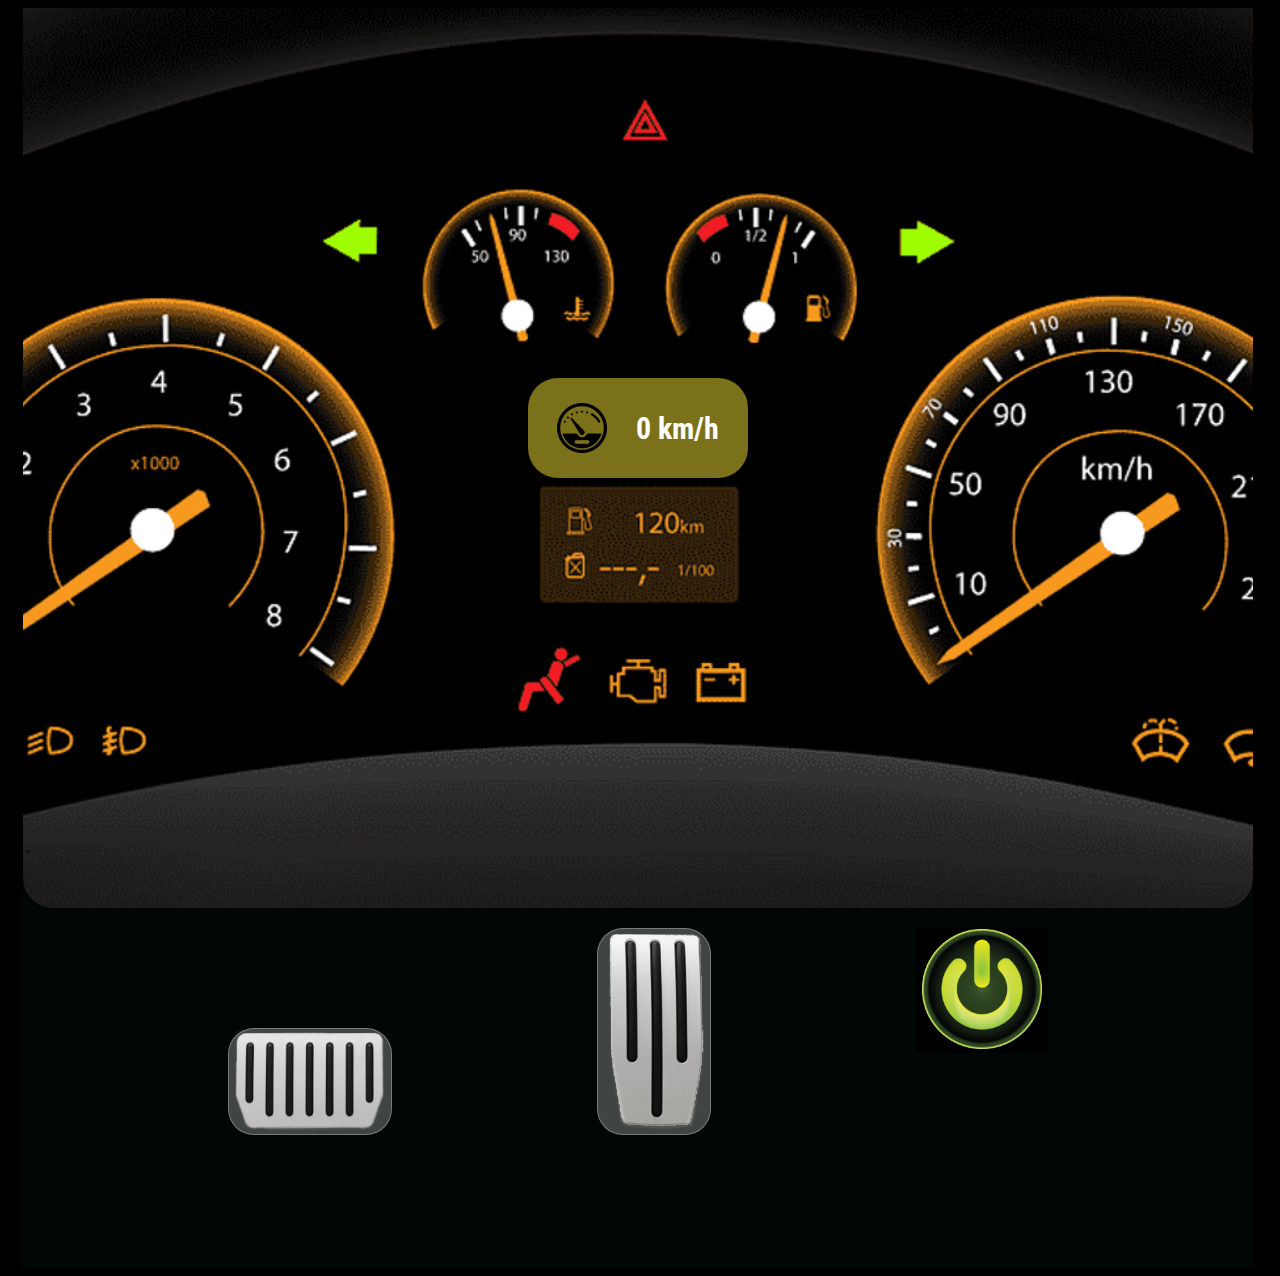
==== index.html @ 250814df "prototype" ====
<!DOCTYPE html>
<html lang="en">
<head>
  <meta charset="UTF-8">
  <meta http-equiv="X-UA-Compatible" content="IE=edge">
  <meta name="viewport" content="width=device-width, initial-scale=1.0">

  <link rel="preconnect" href="https://fonts.googleapis.com">
  <link rel="preconnect" href="https://fonts.gstatic.com" crossorigin>
  <link href="https://fonts.googleapis.com/css2?family=Roboto+Condensed&display=swap" rel="stylesheet">

  <link rel="stylesheet" href="./styles.css">

  <title>Contador</title>
</head>
<body>
  
  <main>
    <div id="audios">
      <audio id="encendido">
        <source src="./audio/encendido.mp3" type="audio/mp3">
      </audio>

      <audio id="acelerando">
        <source src="./audio/acelerando.mp3" type="audio/mp3">
      </audio>

      <audio id="frenando">
        <source src="./audio/frenos.mp3" type="audio/mp3">
      </audio>
    </div>
    
    <div id="tailLightL"></div>

    <div class="panelControl">
      <div class="counter">
        <div id="speedometer">
          <img src="./img/icon.jpg" alt="icono de velocidad" class="iconSpeed">
          <section>
            <span id="speed">0</span> km/h
          </section>
        </div>
      </div>

      <div class="pedales">
        <div class="divFreno">
          <button 
            id="btn-decrease" 
            class="btnStyle" 
            onmousedown="startDecrement()" onmouseup="stopDecrement()"
          >
            <img 
              src="./img/freno.png" 
              alt="freno" 
              class="frenoSVG"
            >
          </button>
        </div>

        <div>
          <button 
            id="btn-increase" 
            class="btnStyle" 
            onmousedown="startIncrement()" onmouseup="stopIncrement()"
          >
            <img 
              src="./img/acelerador.png" 
              alt="acelerador" 
              class="aceleradorSVG"
            >
          </button>
        </div>

        <div>
          <button id="myButton">
            <img src="./img/btnStart.png" alt="botón de encendido" class="btnStart">
          </button>
        </div>
      </div>
    </div>

    <div id="tailLightR"></div>
  </main>

</body>

<script src="./funtions.js"></script>

</html>
---- styles.css ----
body{
  background: black;
}

main{
  display: flex;
  flex-direction: row;
}

.panelControl{
  display: flex;
  flex-direction: column;
  font-family: 'Roboto Condensed';
  background: rgb(1, 7, 4);
  width: 100%;
}

.counter{
  display: flex;
  height: 100vh;
  justify-content: center;
  border-radius: 0px 0px 30px 30px;

  background-image: url("./img/panel.png");
  background-size: cover;
  background-repeat: no-repeat;
  background-position: center center;
}

#speedometer{
  display: flex;
  position: relative;
  justify-content: space-evenly;
  color: white;
  margin-top: 370px;
  background: #7c711b;
  height: 100px;
  width: 220px;
  text-align: center;
  border-radius: 30px;
  align-items: center;
}

.counter div section{
  font-size: 30px;
  font-weight: bold;
}

.pedales{
  display: flex;
  justify-content: space-evenly;
  flex-direction: row;
  padding: 20px 0px 20px 0px;
}

.divFreno{
  display: flex;
  align-items: flex-end;
}

.frenoSVG{
  height: 100px;
  width: 150px;
}

.aceleradorSVG{
  height: 200px;
  width: 100px;
}

.iconSpeed{
  height: 50px;
}

.btnStyle{
  background: rgba(255, 255, 255, 0.25);
  border-radius: 26px;
  box-shadow: 0 4px 30px rgba(0, 0, 0, 0.1);
  backdrop-filter: blur(20px);
  -webkit-backdrop-filter: blur(20px);
  border: 1px solid rgba(255, 255, 255, 0.3);
  cursor: pointer;
}

.btnStart{
  height: 120px;
}

#myButton{
  background: black;
  border: none;
  cursor: pointer;
}

#tailLightL{
  background: black;
  width: 15px;
  height: 140vh;
  border-radius: 20px 0px 0px 20px;
}

#tailLightR{
  background: black;
  width: 20px;
  height: 140vh;
  border-radius: 0px 20px 20px 0px;
}
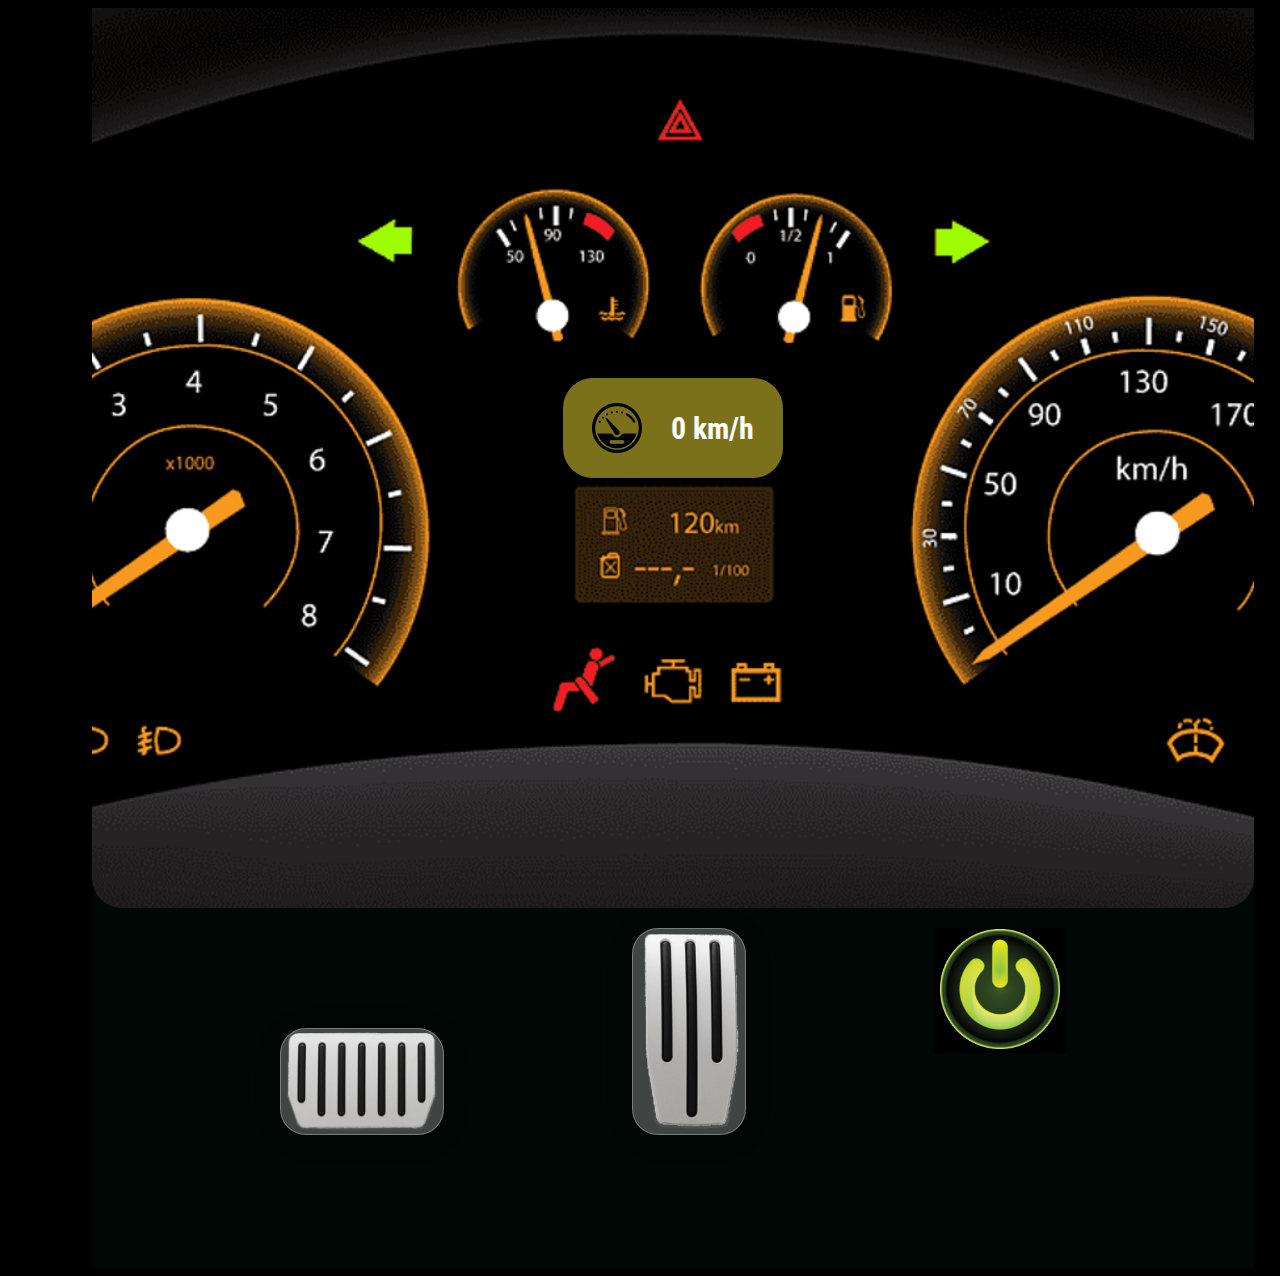
==== commit ccf871e8: "first commit" ====
--- a/index.html
+++ b/index.html
@@ -29,6 +29,8 @@
         <source src="./audio/frenos.mp3" type="audio/mp3">
       </audio>
     </div>
+
+    hola mundo
     
     <div id="tailLightL"></div>
 
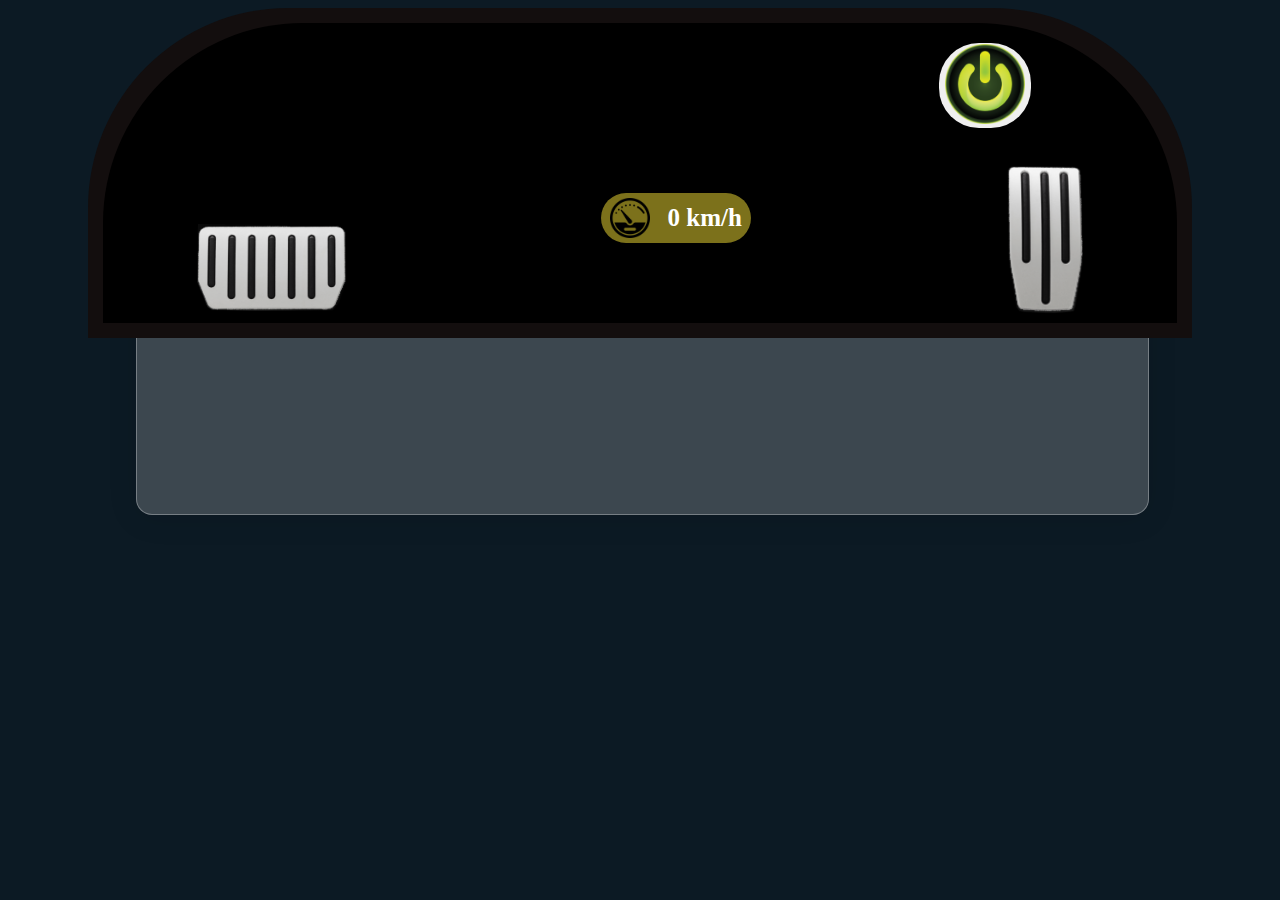
==== commit eddebcf9: "refactoring components" ====
--- a/index.html
+++ b/index.html
@@ -9,12 +9,12 @@
   <link rel="preconnect" href="https://fonts.gstatic.com" crossorigin>
   <link href="https://fonts.googleapis.com/css2?family=Roboto+Condensed&display=swap" rel="stylesheet">
 
-  <link rel="stylesheet" href="./styles.css">
+  <link rel="stylesheet" href="./css/styles.css">
 
   <title>Contador</title>
 </head>
-<body>
-  
+
+<body>  
   <main>
     <div id="audios">
       <audio id="encendido">
@@ -30,22 +30,16 @@
       </audio>
     </div>
 
-    hola mundo
-    
-    <div id="tailLightL"></div>
+    <div class="runaway">
+      <video id="runaway" src="./video/ricky.mp4" loop></video>
+    </div>
 
-    <div class="panelControl">
-      <div class="counter">
-        <div id="speedometer">
-          <img src="./img/icon.jpg" alt="icono de velocidad" class="iconSpeed">
-          <section>
-            <span id="speed">0</span> km/h
-          </section>
-        </div>
-      </div>
+    <div class="glass"></div>
 
-      <div class="pedales">
-        <div class="divFreno">
+    <div id="tablero">
+      <div class="panel">
+
+        <div class="btnL">
           <button 
             id="btn-decrease" 
             class="btnStyle" 
@@ -59,7 +53,16 @@
           </button>
         </div>
 
-        <div>
+        <div class="counter">
+          <div id="speedometer">
+            <img src="./img/icon.jpg" alt="icono de velocidad" class="iconSpeed">
+            <section>
+              <span id="speed">0</span> km/h
+            </section>
+          </div>
+        </div>
+
+        <div class="btnR">
           <button 
             id="btn-increase" 
             class="btnStyle" 
@@ -73,19 +76,18 @@
           </button>
         </div>
 
-        <div>
+        <div class="divStar">
           <button id="myButton">
             <img src="./img/btnStart.png" alt="botón de encendido" class="btnStart">
           </button>
         </div>
+       
       </div>
     </div>
-
-    <div id="tailLightR"></div>
+    
   </main>
-
 </body>
 
-<script src="./funtions.js"></script>
+<script src="./js/funtions.js"></script>
 
 </html>--- a/css/styles.css
+++ b/css/styles.css
@@ -0,0 +1,121 @@
+body{
+  background: rgb(12, 26, 36);
+}
+
+main{
+  display: flex;
+  flex-direction: column;
+}
+
+.frenoSVG{
+  width: 150px;
+}
+
+.aceleradorSVG{
+  height: 150px;
+}
+
+.iconSpeed{
+  height: 40px;
+}
+
+.runaway{
+  display: flex;
+  justify-content: center;
+}
+
+.runaway video{
+  width: 80%;
+  border-radius: 60px;
+}
+
+#tablero{
+  width: 85%;
+  height: 300px;
+  background: rgb(19, 14, 14);
+  position: relative;
+  margin-top: -150px;
+  margin-left: 80px;
+  border-radius: 200px 200px 0px 0px;
+  padding: 15px;
+}
+
+.panel{
+  width: 100%;
+  height: 300px;
+  background: black;
+  border-radius: 200px 200px 0px 0px;
+  justify-content: center;
+  display: flex;
+}
+
+.counter{
+  display: flex;
+  justify-content: center;
+  background-image: url("./img/tablero.png");
+  background-size: cover;
+  background-repeat: no-repeat;
+  background-position: center center;
+  width: 60%;
+  height: auto;
+  border-radius: 260px 260px 0px 0px;
+}
+
+#speedometer{
+  display: flex;
+  align-items: center;
+  justify-content: space-around;
+  color: white;
+  background: #7c711b;
+  height: 50px;
+  width: 150px;
+  border-radius: 30px;
+  margin-top: 170px;
+}
+
+.btnStyle{
+  cursor: pointer;
+  background: black;
+  border: none;
+}
+
+.btnL{
+  margin-top: 200px;
+}
+
+.btnR{
+  margin-top: 140px;
+}
+
+.btnStart{
+  height: 80px;
+}
+
+#myButton{
+  border: none;
+  cursor: pointer;
+  border-radius: 40px;
+  margin: 20px 0px 0px -150px;
+  position: absolute;
+}
+
+.counter div section{
+  font-size: 25px;
+  font-weight: bold;
+}
+
+.glass{
+  position: absolute;
+  height: 405px;
+  width: 79%;
+  margin-left: 128px;
+  margin-top: 100px;
+  
+/* From https://css.glass */
+background: rgba(255, 255, 255, 0.2);
+border-radius: 16px;
+box-shadow: 0 4px 30px rgba(0, 0, 0, 0.1);
+backdrop-filter: blur(1px);
+-webkit-backdrop-filter: blur(1px);
+border: 1px solid rgba(255, 255, 255, 0.3);
+}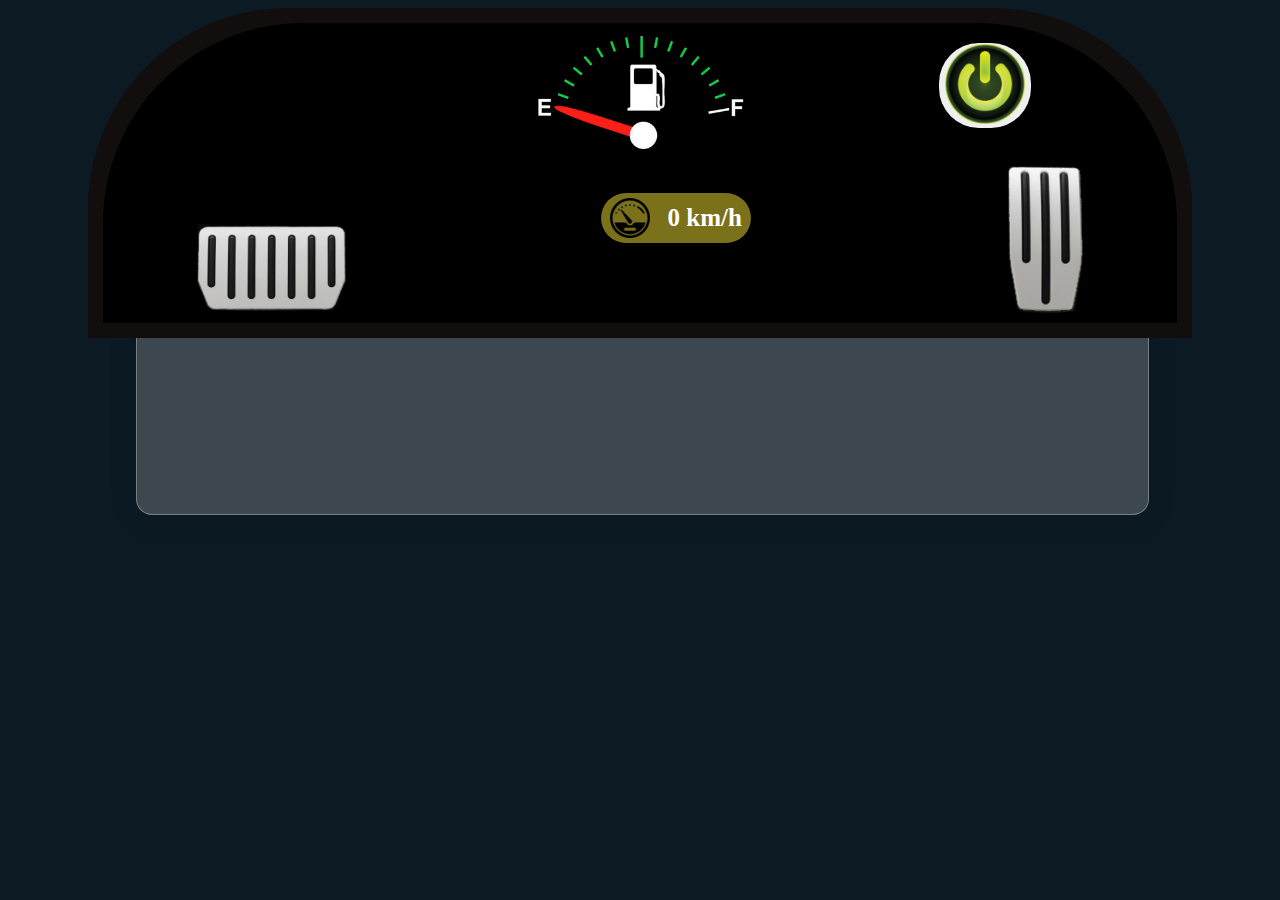
==== commit 169c9c89: "indicator fuel added" ====
--- a/index.html
+++ b/index.html
@@ -38,6 +38,10 @@
 
     <div id="tablero">
       <div class="panel">
+
+        <div class="indicatorFuel">
+          <img src="./img/combustible.jpg" alt="Indicator Fuel">
+        </div>
 
         <div class="btnL">
           <button 
--- a/css/styles.css
+++ b/css/styles.css
@@ -118,4 +118,15 @@
 backdrop-filter: blur(1px);
 -webkit-backdrop-filter: blur(1px);
 border: 1px solid rgba(255, 255, 255, 0.3);
+}
+
+.indicatorFuel{
+  position: absolute;
+  display: flex;
+  justify-content: center;
+    
+}
+
+.indicatorFuel img{
+  width: 30%;
 }